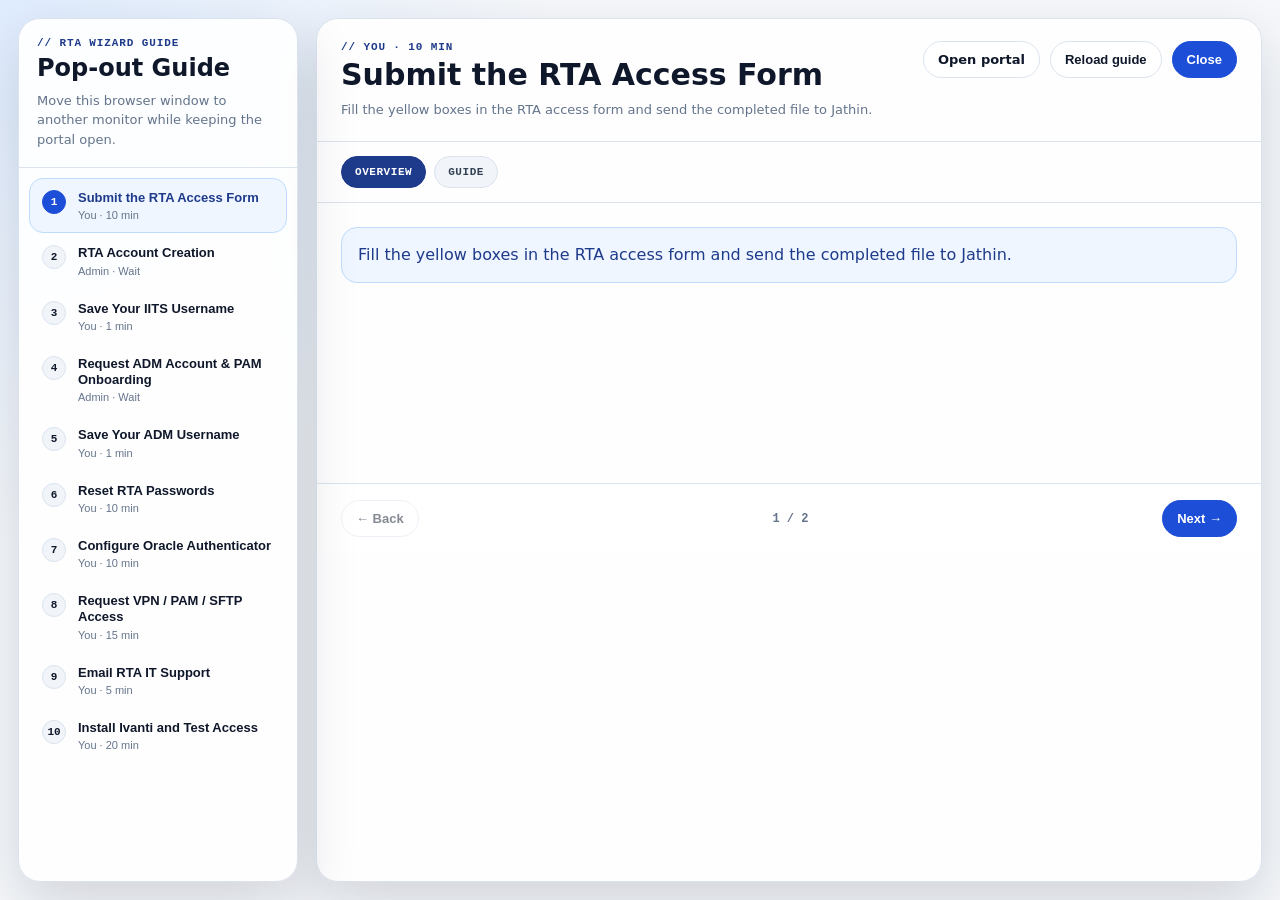
==== frontend/guide.html @ 0265f233 "Add files via upload" ====
<!doctype html>
<html lang="en">
<head>
  <meta charset="utf-8">
  <meta name="viewport" content="width=device-width, initial-scale=1">
  <title>RTA Wizard Guide</title>
  <style>
    :root {
      --bg: #f6f8fb;
      --surface: #ffffff;
      --surface-soft: #f1f5f9;
      --text: #0f172a;
      --muted: #64748b;
      --border: #dbe3ee;
      --primary: #1d4ed8;
      --primary-dark: #1e3a8a;
      --primary-soft: #eff6ff;
      --warn-soft: #fff7ed;
      --warn-border: #fed7aa;
      --shadow: 0 22px 60px rgba(15, 23, 42, .16);
      --mono: ui-monospace, SFMono-Regular, Menlo, Monaco, Consolas, "Liberation Mono", monospace;
      font-family: Inter, ui-sans-serif, system-ui, -apple-system, BlinkMacSystemFont, "Segoe UI", sans-serif;
    }
    * { box-sizing: border-box; }
    body {
      margin: 0;
      background: radial-gradient(circle at top left, #e0edff 0, transparent 34rem), var(--bg);
      color: var(--text);
    }
    a { color: var(--primary); }
    .shell {
      min-height: 100vh;
      display: grid;
      grid-template-columns: 280px minmax(0, 1fr);
      gap: 18px;
      padding: 18px;
    }
    .sidebar,
    .main {
      background: rgba(255,255,255,.92);
      border: 1px solid var(--border);
      border-radius: 22px;
      box-shadow: var(--shadow);
      overflow: hidden;
    }
    .sidebar {
      position: sticky;
      top: 18px;
      height: calc(100vh - 36px);
      display: flex;
      flex-direction: column;
    }
    .side-head {
      padding: 18px;
      border-bottom: 1px solid var(--border);
    }
    .eyebrow {
      color: var(--primary-dark);
      font-family: var(--mono);
      font-size: 11px;
      font-weight: 800;
      letter-spacing: .08em;
      text-transform: uppercase;
    }
    h1 {
      margin: 6px 0 8px;
      font-size: 24px;
      line-height: 1.15;
    }
    .sub {
      color: var(--muted);
      font-size: 13px;
      line-height: 1.5;
    }
    .step-list {
      padding: 10px;
      overflow: auto;
    }
    .step-button {
      width: 100%;
      text-align: left;
      border: 1px solid transparent;
      background: transparent;
      color: var(--text);
      border-radius: 14px;
      padding: 11px 12px;
      cursor: pointer;
      display: grid;
      grid-template-columns: 26px minmax(0, 1fr);
      gap: 10px;
      align-items: start;
    }
    .step-button:hover { background: var(--surface-soft); }
    .step-button.active {
      background: var(--primary-soft);
      border-color: #bfdbfe;
      color: var(--primary-dark);
    }
    .step-num {
      width: 24px;
      height: 24px;
      border-radius: 999px;
      display: grid;
      place-items: center;
      background: var(--surface-soft);
      border: 1px solid var(--border);
      font-size: 11px;
      font-weight: 800;
      font-family: var(--mono);
    }
    .step-button.active .step-num {
      background: var(--primary);
      color: white;
      border-color: var(--primary);
    }
    .step-title {
      display: block;
      font-size: 13px;
      font-weight: 800;
      line-height: 1.25;
    }
    .step-owner {
      display: block;
      color: var(--muted);
      font-size: 11px;
      margin-top: 3px;
    }
    .main {
      min-width: 0;
      display: flex;
      flex-direction: column;
      max-height: calc(100vh - 36px);
    }
    .main-head {
      padding: 22px 24px;
      border-bottom: 1px solid var(--border);
      display: flex;
      justify-content: space-between;
      gap: 18px;
      align-items: flex-start;
    }
    .main-title {
      margin: 5px 0 8px;
      font-size: 30px;
      line-height: 1.12;
    }
    .actions {
      display: flex;
      gap: 10px;
      flex-wrap: wrap;
      justify-content: flex-end;
    }
    .btn {
      border: 1px solid var(--border);
      background: var(--surface);
      color: var(--text);
      border-radius: 999px;
      padding: 10px 14px;
      font-weight: 800;
      cursor: pointer;
      text-decoration: none;
      display: inline-flex;
      align-items: center;
      gap: 8px;
      font-size: 13px;
    }
    .btn.primary {
      background: var(--primary);
      border-color: var(--primary);
      color: white;
    }
    .btn:disabled { opacity: .5; cursor: not-allowed; }
    .tabs {
      display: flex;
      gap: 8px;
      padding: 14px 24px;
      border-bottom: 1px solid var(--border);
      flex-wrap: wrap;
      align-items: center;
    }
    .tab {
      border: 1px solid var(--border);
      background: var(--surface-soft);
      color: #334155;
      border-radius: 999px;
      padding: 9px 13px;
      font-family: var(--mono);
      font-size: 11px;
      font-weight: 800;
      text-transform: uppercase;
      letter-spacing: .05em;
      cursor: pointer;
    }
    .tab.active {
      background: var(--primary-dark);
      border-color: var(--primary-dark);
      color: white;
    }
    .content {
      padding: 24px;
      overflow: auto;
      line-height: 1.62;
      min-height: 280px;
    }
    .content h1,
    .content h2,
    .content h3 {
      line-height: 1.18;
      margin: 18px 0 10px;
    }
    .content h1 { font-size: 26px; }
    .content h2 { font-size: 21px; }
    .content h3 { font-size: 17px; }
    .content p,
    .content ul,
    .content ol { margin: 0 0 14px; }
    .content li { margin: 6px 0; }
    .content img {
      display: block;
      max-width: 100%;
      height: auto;
      border: 1px solid var(--border);
      border-radius: 16px;
      background: var(--surface-soft);
      box-shadow: 0 10px 32px rgba(15, 23, 42, .12);
      margin: 14px 0 18px;
    }
    .content table {
      width: 100%;
      border-collapse: collapse;
      margin: 14px 0;
    }
    .content th,
    .content td {
      border: 1px solid var(--border);
      padding: 8px 10px;
      text-align: left;
      vertical-align: top;
    }
    .content code {
      font-family: var(--mono);
      background: var(--surface-soft);
      border: 1px solid var(--border);
      border-radius: 8px;
      padding: 1px 5px;
    }
    .info {
      background: var(--primary-soft);
      border: 1px solid #bfdbfe;
      border-radius: 16px;
      padding: 14px 16px;
      color: #1e3a8a;
    }
    .warn {
      background: var(--warn-soft);
      border: 1px solid var(--warn-border);
      border-radius: 16px;
      padding: 14px 16px;
      color: #9a3412;
    }
    .footer {
      padding: 16px 24px;
      border-top: 1px solid var(--border);
      display: flex;
      align-items: center;
      justify-content: space-between;
      gap: 12px;
      background: var(--surface);
    }
    .count {
      color: var(--muted);
      font-family: var(--mono);
      font-weight: 800;
      font-size: 12px;
    }
    .hidden { display: none !important; }
    @media (max-width: 900px) {
      .shell { grid-template-columns: 1fr; padding: 10px; }
      .sidebar { position: relative; top: 0; height: auto; max-height: 42vh; }
      .main { max-height: none; }
      .main-head { flex-direction: column; }
      .actions { justify-content: flex-start; }
    }
  </style>
</head>
<body>
  <div class="shell">
    <aside class="sidebar">
      <div class="side-head">
        <div class="eyebrow">// RTA wizard guide</div>
        <h1>Pop-out Guide</h1>
        <div class="sub">Move this browser window to another monitor while keeping the portal open.</div>
      </div>
      <div id="stepList" class="step-list"></div>
    </aside>

    <main class="main">
      <div class="main-head">
        <div>
          <div class="eyebrow" id="ownerLabel">// Step</div>
          <h2 class="main-title" id="stepTitle">Loading guide…</h2>
          <div class="sub" id="stepSummary">Loading /help/wizard-guide.json</div>
        </div>
        <div class="actions">
          <a class="btn" href="/" target="_blank" rel="noopener noreferrer">Open portal</a>
          <button class="btn" type="button" id="reloadBtn">Reload guide</button>
          <button class="btn primary" type="button" onclick="window.close()">Close</button>
        </div>
      </div>
      <div id="tabs" class="tabs"></div>
      <div id="content" class="content"><div class="info">Loading guide content…</div></div>
      <div class="footer">
        <button class="btn" type="button" id="prevBtn">← Back</button>
        <div class="count" id="pageCount">—</div>
        <button class="btn primary" type="button" id="nextBtn">Next →</button>
      </div>
    </main>
  </div>

  <script>
    const STEPS = [
      { id: 'form', title: 'Submit the RTA Access Form', owner: 'You', time: '10 min', summary: 'Fill the yellow boxes in the RTA access form and send the completed file to Jathin.' },
      { id: 'account_creation', title: 'RTA Account Creation', owner: 'Admin', time: 'Wait', summary: 'Jathin applies for the RTA account and informs you when the IITS username is created.' },
      { id: 'save_iits', title: 'Save Your IITS Username', owner: 'You', time: '1 min', summary: 'Record the IITS username exactly as provided.' },
      { id: 'adm_request', title: 'Request ADM Account & PAM Onboarding', owner: 'Admin', time: 'Wait', summary: 'Jathin/Amer coordinate ADM account and PAM onboarding approval.' },
      { id: 'save_adm', title: 'Save Your ADM Username', owner: 'You', time: '1 min', summary: 'Record the ADM username once it is shared with you.' },
      { id: 'password_reset', title: 'Reset RTA Passwords', owner: 'You', time: '10 min', summary: 'Reset the password using the RTA IAM page and OTP Relay.' },
      { id: 'oracle_auth', title: 'Configure Oracle Authenticator', owner: 'You', time: '10 min', summary: 'Register Oracle Authenticator immediately after password reset.' },
      { id: 'vpn_request', title: 'Request VPN / PAM / SFTP Access', owner: 'You', time: '15 min', summary: 'Submit the RTA VPN access request with RDP, PAM, and SSH/SFTP services.' },
      { id: 'email_support', title: 'Email RTA IT Support', owner: 'You', time: '5 min', summary: 'After the VPN request is approved and closed, ask RTA IT support to grant access.' },
      { id: 'install_vpn', title: 'Install Ivanti and Test Access', owner: 'You', time: '20 min', summary: 'Install Ivanti Secure Access Client and test VPN access.' }
    ];

    const params = new URLSearchParams(window.location.search);
    let guide = { steps: {} };
    let activeStepId = params.get('step') || 'form';
    let activePage = Math.max(0, Number(params.get('page') || 0) || 0);

    const stepListEl = document.getElementById('stepList');
    const tabsEl = document.getElementById('tabs');
    const contentEl = document.getElementById('content');
    const stepTitleEl = document.getElementById('stepTitle');
    const stepSummaryEl = document.getElementById('stepSummary');
    const ownerLabelEl = document.getElementById('ownerLabel');
    const pageCountEl = document.getElementById('pageCount');
    const prevBtn = document.getElementById('prevBtn');
    const nextBtn = document.getElementById('nextBtn');
    const reloadBtn = document.getElementById('reloadBtn');

    function escapeHtml(value) {
      return String(value || '')
        .replaceAll('&', '&amp;')
        .replaceAll('<', '&lt;')
        .replaceAll('>', '&gt;')
        .replaceAll('"', '&quot;')
        .replaceAll("'", '&#039;');
    }

    function currentStep() {
      return STEPS.find(step => step.id === activeStepId) || STEPS[0];
    }

    function pagesForStep(step) {
      const generated = guide && guide.steps && guide.steps[step.id];
      const pages = [{ type: 'summary', title: 'Overview', html: '<div class="info">' + escapeHtml(step.summary) + '</div>' }];
      if (generated && Array.isArray(generated.pages) && generated.pages.length) {
        return pages.concat(generated.pages.map(page => ({ type: 'html', title: page.title || 'Guide', html: page.html || '' })));
      }
      return pages.concat([{ type: 'empty', title: 'Guide', html: '<div class="warn">No generated guide content was found for this step. Run the Help Docs workflow or build <code>/help/wizard-guide.json</code>.</div>' }]);
    }

    function updateUrl() {
      const next = new URL(window.location.href);
      next.searchParams.set('step', activeStepId);
      next.searchParams.set('page', String(activePage));
      window.history.replaceState(null, '', next.toString());
    }

    function setStep(stepId, page = 0) {
      activeStepId = stepId;
      activePage = Math.max(0, page);
      render();
    }

    function setPage(page) {
      const pages = pagesForStep(currentStep());
      activePage = Math.max(0, Math.min(page, pages.length - 1));
      render();
    }

    function renderStepList() {
      stepListEl.innerHTML = STEPS.map((step, idx) => `
        <button class="step-button ${step.id === activeStepId ? 'active' : ''}" type="button" data-step="${escapeHtml(step.id)}">
          <span class="step-num">${idx + 1}</span>
          <span>
            <span class="step-title">${escapeHtml(step.title)}</span>
            <span class="step-owner">${escapeHtml(step.owner)} · ${escapeHtml(step.time)}</span>
          </span>
        </button>
      `).join('');
    }

    function render() {
      const step = currentStep();
      const pages = pagesForStep(step);
      if (activePage >= pages.length) activePage = pages.length - 1;
      const page = pages[activePage] || pages[0];

      stepTitleEl.textContent = step.title;
      stepSummaryEl.textContent = step.summary;
      ownerLabelEl.textContent = '// ' + step.owner + ' · ' + step.time;
      renderStepList();

      tabsEl.innerHTML = pages.map((p, idx) => `
        <button class="tab ${idx === activePage ? 'active' : ''}" type="button" data-page="${idx}">${escapeHtml(idx === 0 ? 'Overview' : (p.title || ('Page ' + (idx + 1))))}</button>
      `).join('');

      contentEl.innerHTML = page.html || '<div class="warn">This guide page is empty.</div>';
      pageCountEl.textContent = `${activePage + 1} / ${pages.length}`;
      prevBtn.disabled = activePage <= 0;
      nextBtn.disabled = activePage >= pages.length - 1;
      updateUrl();
    }

    function openLinksInNewTabs(event) {
      const link = event.target.closest && event.target.closest('a');
      if (!link || !link.href) return;
      event.preventDefault();
      window.open(link.href, '_blank', 'noopener,noreferrer');
    }

    async function loadGuide() {
      try {
        contentEl.innerHTML = '<div class="info">Loading guide content…</div>';
        const res = await fetch('/help/wizard-guide.json', { cache: 'no-cache' });
        if (!res.ok) throw new Error('/help/wizard-guide.json returned ' + res.status);
        guide = await res.json();
      } catch (err) {
        guide = { steps: {} };
        contentEl.innerHTML = '<div class="warn">Could not load <code>/help/wizard-guide.json</code>. The step list still works, but generated guide content is unavailable.<br><br>' + escapeHtml(err.message || err) + '</div>';
      }
      render();
    }

    stepListEl.addEventListener('click', event => {
      const button = event.target.closest('[data-step]');
      if (!button) return;
      setStep(button.getAttribute('data-step'), 0);
    });
    tabsEl.addEventListener('click', event => {
      const button = event.target.closest('[data-page]');
      if (!button) return;
      setPage(Number(button.getAttribute('data-page')) || 0);
    });
    contentEl.addEventListener('click', openLinksInNewTabs);
    prevBtn.addEventListener('click', () => setPage(activePage - 1));
    nextBtn.addEventListener('click', () => setPage(activePage + 1));
    reloadBtn.addEventListener('click', loadGuide);
    window.addEventListener('keydown', event => {
      if (event.key === 'ArrowLeft') setPage(activePage - 1);
      if (event.key === 'ArrowRight') setPage(activePage + 1);
    });

    loadGuide();
  </script>
</body>
</html>
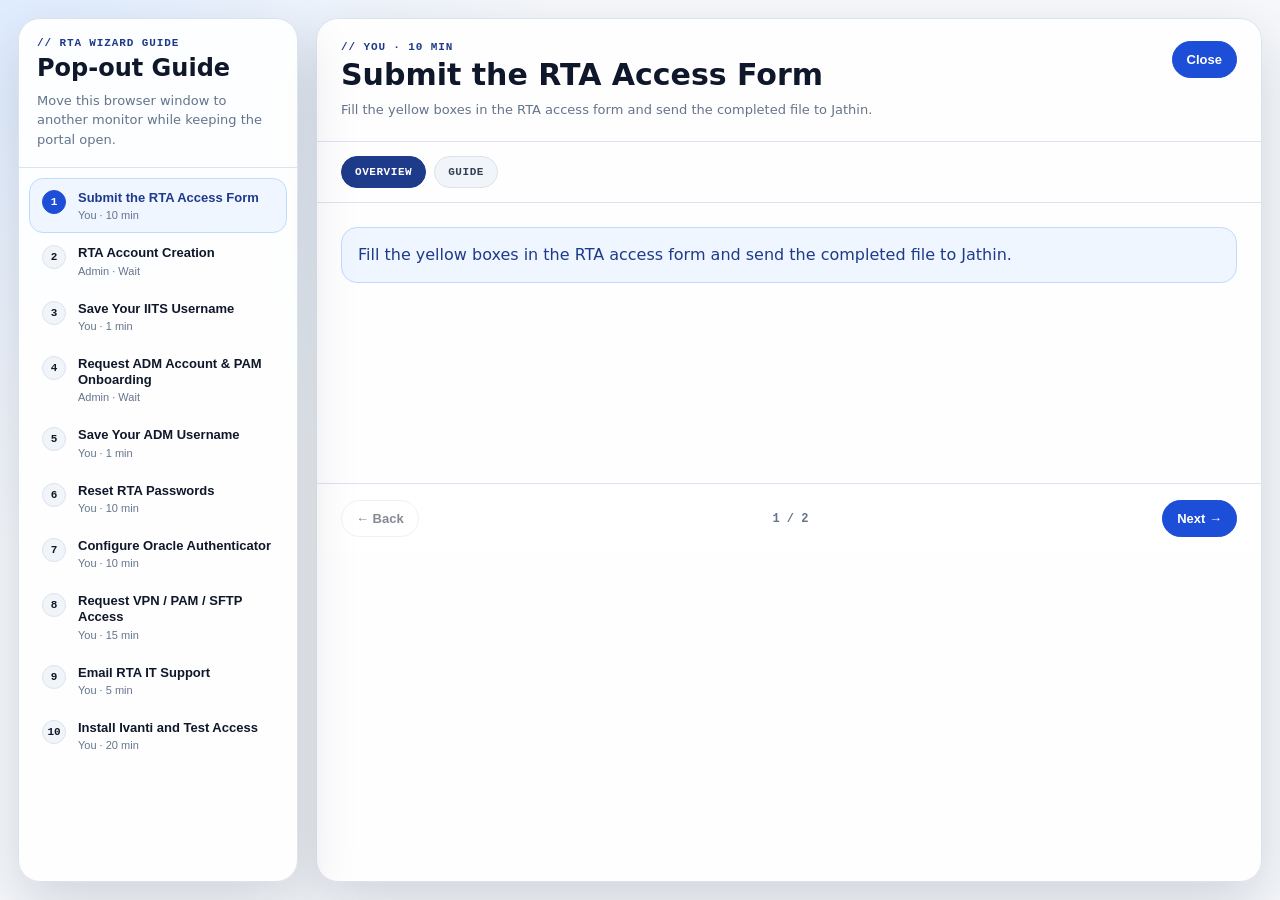
==== commit 7b7e7097: "Add files via upload" ====
--- a/frontend/guide.html
+++ b/frontend/guide.html
@@ -302,8 +302,6 @@
           <div class="sub" id="stepSummary">Loading /help/wizard-guide.json</div>
         </div>
         <div class="actions">
-          <a class="btn" href="/" target="_blank" rel="noopener noreferrer">Open portal</a>
-          <button class="btn" type="button" id="reloadBtn">Reload guide</button>
           <button class="btn primary" type="button" onclick="window.close()">Close</button>
         </div>
       </div>
@@ -345,7 +343,6 @@
     const pageCountEl = document.getElementById('pageCount');
     const prevBtn = document.getElementById('prevBtn');
     const nextBtn = document.getElementById('nextBtn');
-    const reloadBtn = document.getElementById('reloadBtn');
 
     function escapeHtml(value) {
       return String(value || '')
@@ -455,7 +452,6 @@
     contentEl.addEventListener('click', openLinksInNewTabs);
     prevBtn.addEventListener('click', () => setPage(activePage - 1));
     nextBtn.addEventListener('click', () => setPage(activePage + 1));
-    reloadBtn.addEventListener('click', loadGuide);
     window.addEventListener('keydown', event => {
       if (event.key === 'ArrowLeft') setPage(activePage - 1);
       if (event.key === 'ArrowRight') setPage(activePage + 1);
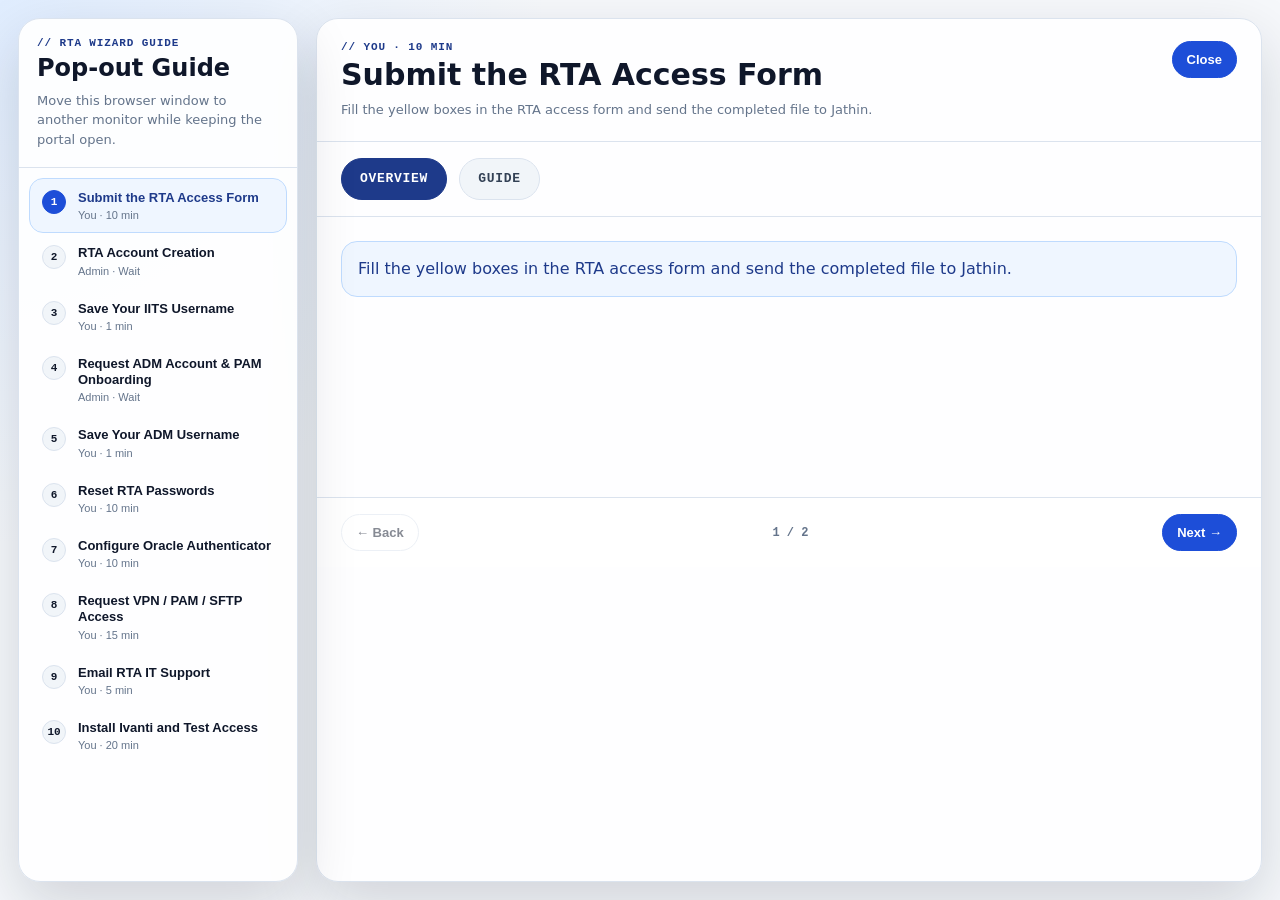
==== commit 140161aa: "Update guide.html" ====
--- a/frontend/guide.html
+++ b/frontend/guide.html
@@ -172,8 +172,8 @@
     .btn:disabled { opacity: .5; cursor: not-allowed; }
     .tabs {
       display: flex;
-      gap: 8px;
-      padding: 14px 24px;
+      gap: 12px;
+      padding: 16px 24px;
       border-bottom: 1px solid var(--border);
       flex-wrap: wrap;
       align-items: center;
@@ -183,13 +183,18 @@
       background: var(--surface-soft);
       color: #334155;
       border-radius: 999px;
-      padding: 9px 13px;
+      padding: 12px 18px;
+      min-height: 42px;
       font-family: var(--mono);
-      font-size: 11px;
-      font-weight: 800;
+      font-size: 13px;
+      font-weight: 900;
       text-transform: uppercase;
-      letter-spacing: .05em;
+      letter-spacing: .055em;
       cursor: pointer;
+      display: inline-flex;
+      align-items: center;
+      justify-content: center;
+      line-height: 1.1;
     }
     .tab.active {
       background: var(--primary-dark);
@@ -415,7 +420,9 @@
       contentEl.innerHTML = page.html || '<div class="warn">This guide page is empty.</div>';
       pageCountEl.textContent = `${activePage + 1} / ${pages.length}`;
       prevBtn.disabled = activePage <= 0;
-      nextBtn.disabled = activePage >= pages.length - 1;
+      const isLastPage = activePage >= pages.length - 1;
+      nextBtn.disabled = isLastPage;
+      nextBtn.style.visibility = isLastPage ? 'hidden' : 'visible';
       updateUrl();
     }
 
